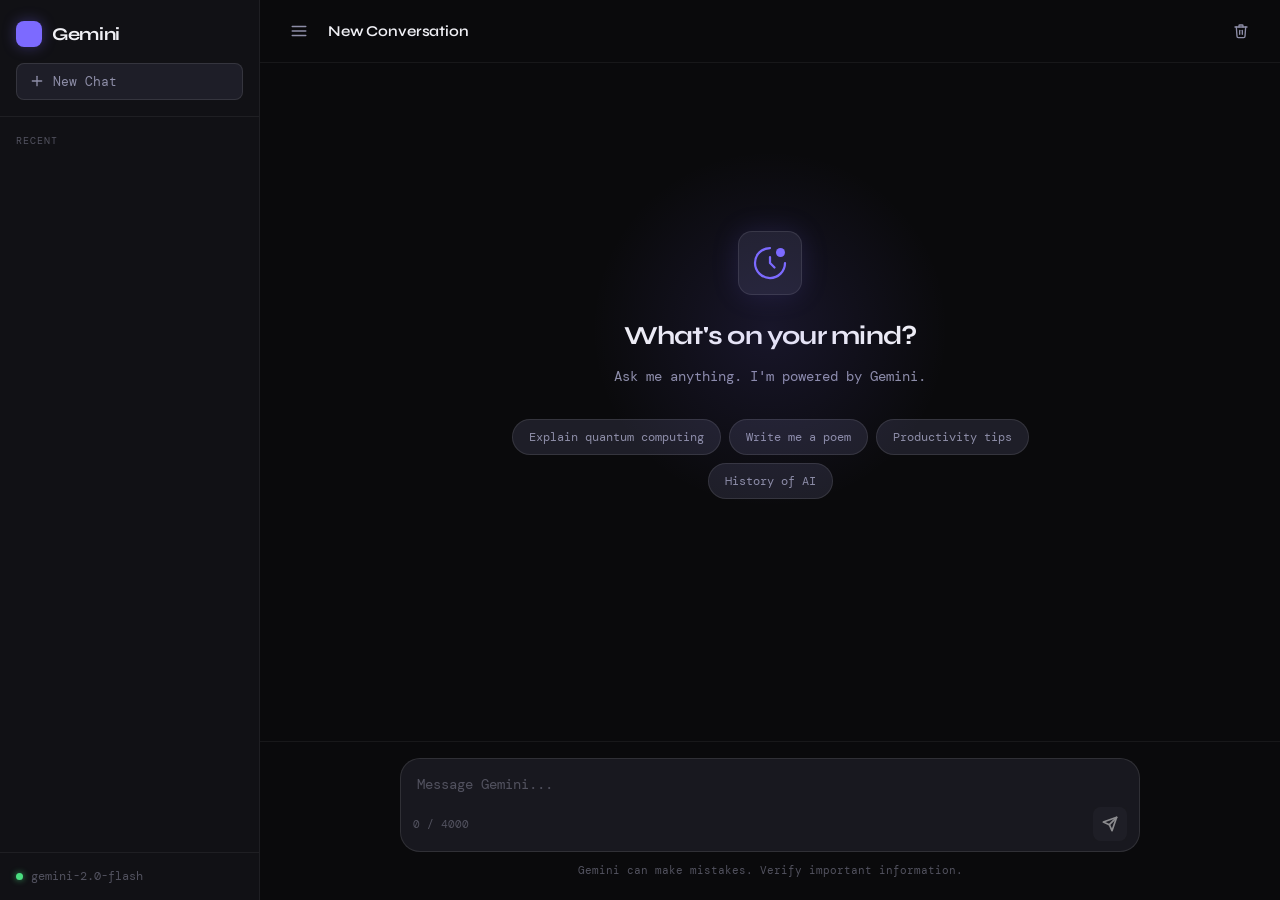
==== index.html @ 5ecb289e "added the frontend" ====
<!DOCTYPE html>
<html lang="en">
<head>
  <meta charset="UTF-8" />
  <meta name="viewport" content="width=device-width, initial-scale=1.0" />
  <title>Gemini Chat</title>
  <link rel="stylesheet" href="style.css" />
  <link rel="preconnect" href="https://fonts.googleapis.com" />
  <link rel="preconnect" href="https://fonts.gstatic.com" crossorigin />
  <link href="https://fonts.googleapis.com/css2?family=Syne:wght@400;500;600;700&family=DM+Mono:wght@300;400;500&display=swap" rel="stylesheet" />
</head>
<body>

  <!-- Sidebar -->
  <aside class="sidebar" id="sidebar">
    <div class="sidebar-header">
      <div class="logo">
        <span class="logo-mark"></span>
        <span class="logo-text">Gemini</span>
      </div>
      <button class="new-chat-btn" id="newChatBtn" title="New Chat">
        <svg width="16" height="16" viewBox="0 0 24 24" fill="none" stroke="currentColor" stroke-width="2" stroke-linecap="round" stroke-linejoin="round">
          <line x1="12" y1="5" x2="12" y2="19"/><line x1="5" y1="12" x2="19" y2="12"/>
        </svg>
        New Chat
      </button>
    </div>

    <nav class="chat-history" id="chatHistory">
      <p class="history-label">Recent</p>
      <!-- History items injected by JS -->
    </nav>

    <div class="sidebar-footer">
      <div class="model-badge">
        <span class="model-dot"></span>
        gemini-2.0-flash
      </div>
    </div>
  </aside>

  <!-- Main -->
  <main class="main" id="main">

    <!-- Top bar -->
    <header class="topbar">
      <button class="sidebar-toggle" id="sidebarToggle" title="Toggle sidebar">
        <svg width="18" height="18" viewBox="0 0 24 24" fill="none" stroke="currentColor" stroke-width="2" stroke-linecap="round" stroke-linejoin="round">
          <line x1="3" y1="6" x2="21" y2="6"/><line x1="3" y1="12" x2="21" y2="12"/><line x1="3" y1="18" x2="21" y2="18"/>
        </svg>
      </button>
      <span class="topbar-title" id="topbarTitle">New Conversation</span>
      <div class="topbar-actions">
        <button class="icon-btn" id="clearBtn" title="Clear chat">
          <svg width="16" height="16" viewBox="0 0 24 24" fill="none" stroke="currentColor" stroke-width="2" stroke-linecap="round" stroke-linejoin="round">
            <polyline points="3 6 5 6 21 6"/><path d="M19 6l-1 14a2 2 0 0 1-2 2H8a2 2 0 0 1-2-2L5 6"/><path d="M10 11v6"/><path d="M14 11v6"/><path d="M9 6V4a1 1 0 0 1 1-1h4a1 1 0 0 1 1 1v2"/>
          </svg>
        </button>
      </div>
    </header>

    <!-- Chat window -->
    <div class="chat-window" id="chatWindow">

      <!-- Empty state -->
      <div class="empty-state" id="emptyState">
        <div class="empty-glow"></div>
        <div class="empty-icon">
          <svg width="36" height="36" viewBox="0 0 24 24" fill="none" stroke="currentColor" stroke-width="1.5" stroke-linecap="round" stroke-linejoin="round">
            <path d="M12 2a10 10 0 1 0 10 10"/><path d="M12 8v4l3 3"/><circle cx="19" cy="5" r="3" fill="currentColor" stroke="none"/>
          </svg>
        </div>
        <h2 class="empty-title">What's on your mind?</h2>
        <p class="empty-sub">Ask me anything. I'm powered by Gemini.</p>
        <div class="suggestion-chips">
          <button class="chip" data-prompt="Explain quantum computing in simple terms">Explain quantum computing</button>
          <button class="chip" data-prompt="Write a short poem about the night sky">Write me a poem</button>
          <button class="chip" data-prompt="What are the best productivity tips for developers?">Productivity tips</button>
          <button class="chip" data-prompt="Summarize the history of artificial intelligence">History of AI</button>
        </div>
      </div>

      <!-- Messages container -->
      <div class="messages" id="messages"></div>

    </div>

    <!-- Input area -->
    <div class="input-area">
      <div class="input-wrapper">
        <textarea
          class="message-input"
          id="messageInput"
          placeholder="Message Gemini..."
          rows="1"
          maxlength="4000"
        ></textarea>
        <div class="input-actions">
          <span class="char-count" id="charCount">0 / 4000</span>
          <button class="send-btn" id="sendBtn" disabled>
            <svg width="16" height="16" viewBox="0 0 24 24" fill="none" stroke="currentColor" stroke-width="2.5" stroke-linecap="round" stroke-linejoin="round">
              <line x1="22" y1="2" x2="11" y2="13"/><polygon points="22 2 15 22 11 13 2 9 22 2"/>
            </svg>
          </button>
        </div>
      </div>
      <p class="input-disclaimer">Gemini can make mistakes. Verify important information.</p>
    </div>

  </main>

  <script src="script.js"></script>
</body>
</html>
---- style.css ----
/* ─── Reset & Base ─────────────────────────────────────────────── */
*, *::before, *::after { box-sizing: border-box; margin: 0; padding: 0; }

:root {
  --bg:          #0a0a0c;
  --bg-2:        #111115;
  --bg-3:        #18181f;
  --surface:     #1e1e28;
  --surface-2:   #25252f;
  --border:      rgba(255,255,255,0.06);
  --border-2:    rgba(255,255,255,0.10);

  --text-primary:   #f0f0f5;
  --text-secondary: #8e8ea8;
  --text-muted:     #52525f;

  --accent:      #7c6aff;
  --accent-soft: rgba(124,106,255,0.15);
  --accent-glow: rgba(124,106,255,0.35);

  --user-bubble:    #1d1d2e;
  --ai-bubble:      transparent;

  --radius-sm:  8px;
  --radius-md:  14px;
  --radius-lg:  20px;

  --sidebar-w:  260px;
  --transition: 0.22s cubic-bezier(0.4, 0, 0.2, 1);
}

html { height: 100%; }

body {
  height: 100%;
  display: flex;
  background: var(--bg);
  color: var(--text-primary);
  font-family: 'DM Mono', monospace;
  font-size: 14px;
  line-height: 1.6;
  overflow: hidden;
}

/* ─── Scrollbar ────────────────────────────────────────────────── */
::-webkit-scrollbar { width: 4px; }
::-webkit-scrollbar-track { background: transparent; }
::-webkit-scrollbar-thumb { background: var(--surface-2); border-radius: 99px; }

/* ─── Sidebar ──────────────────────────────────────────────────── */
.sidebar {
  width: var(--sidebar-w);
  min-width: var(--sidebar-w);
  height: 100%;
  background: var(--bg-2);
  border-right: 1px solid var(--border);
  display: flex;
  flex-direction: column;
  transition: width var(--transition), min-width var(--transition), opacity var(--transition);
  overflow: hidden;
}

.sidebar.collapsed {
  width: 0;
  min-width: 0;
  opacity: 0;
  pointer-events: none;
}

.sidebar-header {
  padding: 20px 16px 16px;
  border-bottom: 1px solid var(--border);
  display: flex;
  flex-direction: column;
  gap: 14px;
}

.logo {
  display: flex;
  align-items: center;
  gap: 10px;
  font-family: 'Syne', sans-serif;
  font-size: 18px;
  font-weight: 700;
  letter-spacing: -0.02em;
  color: var(--text-primary);
}

.logo-mark {
  width: 26px;
  height: 26px;
  background: var(--accent);
  border-radius: 8px;
  display: block;
  box-shadow: 0 0 14px var(--accent-glow);
}

.new-chat-btn {
  display: flex;
  align-items: center;
  gap: 8px;
  width: 100%;
  padding: 9px 12px;
  background: var(--surface);
  border: 1px solid var(--border-2);
  border-radius: var(--radius-sm);
  color: var(--text-secondary);
  font-family: 'DM Mono', monospace;
  font-size: 13px;
  cursor: pointer;
  transition: background var(--transition), color var(--transition), border-color var(--transition);
}

.new-chat-btn:hover {
  background: var(--surface-2);
  color: var(--text-primary);
  border-color: var(--border-2);
}

/* History */
.chat-history {
  flex: 1;
  overflow-y: auto;
  padding: 12px 10px;
  display: flex;
  flex-direction: column;
  gap: 2px;
}

.history-label {
  font-size: 10px;
  text-transform: uppercase;
  letter-spacing: 0.1em;
  color: var(--text-muted);
  padding: 4px 6px 8px;
}

.history-item {
  display: flex;
  align-items: center;
  gap: 8px;
  padding: 9px 10px;
  border-radius: var(--radius-sm);
  cursor: pointer;
  color: var(--text-secondary);
  font-size: 13px;
  white-space: nowrap;
  overflow: hidden;
  text-overflow: ellipsis;
  transition: background var(--transition), color var(--transition);
  border: 1px solid transparent;
}

.history-item:hover {
  background: var(--surface);
  color: var(--text-primary);
}

.history-item.active {
  background: var(--accent-soft);
  color: var(--text-primary);
  border-color: rgba(124,106,255,0.2);
}

.history-item svg { flex-shrink: 0; opacity: 0.5; }

.sidebar-footer {
  padding: 14px 16px;
  border-top: 1px solid var(--border);
}

.model-badge {
  display: flex;
  align-items: center;
  gap: 8px;
  font-size: 12px;
  color: var(--text-muted);
  font-family: 'DM Mono', monospace;
}

.model-dot {
  width: 7px;
  height: 7px;
  border-radius: 50%;
  background: #4ade80;
  box-shadow: 0 0 6px rgba(74,222,128,0.7);
  flex-shrink: 0;
  animation: pulse-dot 2.5s ease-in-out infinite;
}

@keyframes pulse-dot {
  0%, 100% { opacity: 1; }
  50% { opacity: 0.4; }
}

/* ─── Main ─────────────────────────────────────────────────────── */
.main {
  flex: 1;
  display: flex;
  flex-direction: column;
  height: 100%;
  overflow: hidden;
  background: var(--bg);
}

/* ─── Topbar ───────────────────────────────────────────────────── */
.topbar {
  display: flex;
  align-items: center;
  gap: 12px;
  padding: 14px 22px;
  border-bottom: 1px solid var(--border);
  background: var(--bg);
  flex-shrink: 0;
}

.sidebar-toggle, .icon-btn {
  display: flex;
  align-items: center;
  justify-content: center;
  width: 34px;
  height: 34px;
  border-radius: var(--radius-sm);
  border: 1px solid transparent;
  background: transparent;
  color: var(--text-secondary);
  cursor: pointer;
  transition: background var(--transition), color var(--transition), border-color var(--transition);
}

.sidebar-toggle:hover, .icon-btn:hover {
  background: var(--surface);
  color: var(--text-primary);
  border-color: var(--border-2);
}

.topbar-title {
  flex: 1;
  font-family: 'Syne', sans-serif;
  font-size: 15px;
  font-weight: 600;
  color: var(--text-primary);
  letter-spacing: -0.01em;
  white-space: nowrap;
  overflow: hidden;
  text-overflow: ellipsis;
}

.topbar-actions { display: flex; gap: 6px; }

/* ─── Chat Window ──────────────────────────────────────────────── */
.chat-window {
  flex: 1;
  overflow-y: auto;
  padding: 32px 0;
  position: relative;
}

/* ─── Empty State ──────────────────────────────────────────────── */
.empty-state {
  display: flex;
  flex-direction: column;
  align-items: center;
  justify-content: center;
  min-height: 60vh;
  padding: 40px 24px;
  text-align: center;
  position: relative;
  animation: fade-up 0.5s ease both;
}

.empty-glow {
  position: absolute;
  width: 360px;
  height: 360px;
  background: radial-gradient(ellipse, var(--accent-glow) 0%, transparent 70%);
  top: 50%;
  left: 50%;
  transform: translate(-50%, -60%);
  pointer-events: none;
  opacity: 0.35;
}

.empty-icon {
  width: 64px;
  height: 64px;
  background: var(--surface);
  border: 1px solid var(--border-2);
  border-radius: var(--radius-md);
  display: flex;
  align-items: center;
  justify-content: center;
  color: var(--accent);
  margin-bottom: 20px;
  box-shadow: 0 0 28px var(--accent-soft);
}

.empty-title {
  font-family: 'Syne', sans-serif;
  font-size: 26px;
  font-weight: 700;
  color: var(--text-primary);
  letter-spacing: -0.03em;
  margin-bottom: 8px;
}

.empty-sub {
  color: var(--text-secondary);
  font-size: 14px;
  margin-bottom: 32px;
}

.suggestion-chips {
  display: flex;
  flex-wrap: wrap;
  gap: 8px;
  justify-content: center;
  max-width: 520px;
}

.chip {
  padding: 9px 16px;
  background: var(--surface);
  border: 1px solid var(--border-2);
  border-radius: 99px;
  color: var(--text-secondary);
  font-family: 'DM Mono', monospace;
  font-size: 12px;
  cursor: pointer;
  transition: background var(--transition), color var(--transition), border-color var(--transition), transform var(--transition);
}

.chip:hover {
  background: var(--surface-2);
  color: var(--text-primary);
  border-color: rgba(124,106,255,0.35);
  transform: translateY(-1px);
}

/* ─── Messages ─────────────────────────────────────────────────── */
.messages {
  display: flex;
  flex-direction: column;
  gap: 6px;
  max-width: 740px;
  margin: 0 auto;
  padding: 0 22px;
  width: 100%;
}

.message {
  display: flex;
  gap: 14px;
  padding: 18px 20px;
  border-radius: var(--radius-md);
  animation: fade-up 0.3s ease both;
}

.message.user {
  background: var(--user-bubble);
  border: 1px solid var(--border);
  flex-direction: row-reverse;
  align-self: flex-end;
  max-width: 85%;
}

.message.assistant {
  background: var(--ai-bubble);
  align-self: flex-start;
  width: 100%;
}

.avatar {
  width: 32px;
  height: 32px;
  border-radius: 8px;
  flex-shrink: 0;
  display: flex;
  align-items: center;
  justify-content: center;
  font-size: 13px;
  font-weight: 600;
  font-family: 'Syne', sans-serif;
}

.message.user .avatar {
  background: var(--accent);
  color: #fff;
  box-shadow: 0 0 12px var(--accent-glow);
}

.message.assistant .avatar {
  background: var(--surface);
  border: 1px solid var(--border-2);
  color: var(--accent);
}

.message-body {
  flex: 1;
  min-width: 0;
}

.message-role {
  font-size: 11px;
  text-transform: uppercase;
  letter-spacing: 0.08em;
  color: var(--text-muted);
  margin-bottom: 6px;
}

.message-text {
  color: var(--text-primary);
  line-height: 1.7;
  white-space: pre-wrap;
  word-break: break-word;
}

.message.user .message-text { text-align: right; }

/* Code blocks inside AI replies */
.message-text code {
  background: var(--surface);
  border: 1px solid var(--border-2);
  border-radius: 5px;
  padding: 1px 6px;
  font-family: 'DM Mono', monospace;
  font-size: 13px;
  color: var(--accent);
}

.message-text pre {
  background: var(--bg-3);
  border: 1px solid var(--border-2);
  border-radius: var(--radius-sm);
  padding: 14px 16px;
  overflow-x: auto;
  margin: 10px 0;
}

.message-text pre code {
  background: none;
  border: none;
  padding: 0;
  color: var(--text-primary);
}

/* Typing indicator */
.typing-indicator {
  display: flex;
  align-items: center;
  gap: 5px;
  padding: 6px 0 4px;
}

.typing-dot {
  width: 6px;
  height: 6px;
  background: var(--text-muted);
  border-radius: 50%;
  animation: typing-bounce 1.1s ease-in-out infinite;
}

.typing-dot:nth-child(2) { animation-delay: 0.18s; }
.typing-dot:nth-child(3) { animation-delay: 0.36s; }

@keyframes typing-bounce {
  0%, 60%, 100% { transform: translateY(0); opacity: 0.4; }
  30% { transform: translateY(-5px); opacity: 1; }
}

/* ─── Input Area ───────────────────────────────────────────────── */
.input-area {
  padding: 16px 22px 20px;
  background: var(--bg);
  border-top: 1px solid var(--border);
  flex-shrink: 0;
}

.input-wrapper {
  max-width: 740px;
  margin: 0 auto;
  background: var(--bg-3);
  border: 1px solid var(--border-2);
  border-radius: var(--radius-lg);
  display: flex;
  flex-direction: column;
  transition: border-color var(--transition), box-shadow var(--transition);
  overflow: hidden;
}

.input-wrapper:focus-within {
  border-color: rgba(124,106,255,0.45);
  box-shadow: 0 0 0 3px var(--accent-soft);
}

.message-input {
  width: 100%;
  background: transparent;
  border: none;
  outline: none;
  resize: none;
  color: var(--text-primary);
  font-family: 'DM Mono', monospace;
  font-size: 14px;
  line-height: 1.6;
  padding: 14px 16px 6px;
  max-height: 200px;
  overflow-y: auto;
}

.message-input::placeholder { color: var(--text-muted); }

.input-actions {
  display: flex;
  align-items: center;
  justify-content: space-between;
  padding: 6px 12px 10px;
}

.char-count {
  font-size: 11px;
  color: var(--text-muted);
  font-family: 'DM Mono', monospace;
}

.send-btn {
  width: 34px;
  height: 34px;
  border-radius: var(--radius-sm);
  background: var(--accent);
  border: none;
  color: #fff;
  cursor: pointer;
  display: flex;
  align-items: center;
  justify-content: center;
  transition: background var(--transition), opacity var(--transition), transform var(--transition), box-shadow var(--transition);
  box-shadow: 0 0 14px var(--accent-glow);
}

.send-btn:disabled {
  background: var(--surface-2);
  box-shadow: none;
  opacity: 0.5;
  cursor: not-allowed;
}

.send-btn:not(:disabled):hover {
  background: #9180ff;
  transform: scale(1.06);
}

.send-btn:not(:disabled):active { transform: scale(0.97); }

.input-disclaimer {
  max-width: 740px;
  margin: 10px auto 0;
  font-size: 11px;
  color: var(--text-muted);
  text-align: center;
}

/* ─── Animations ───────────────────────────────────────────────── */
@keyframes fade-up {
  from { opacity: 0; transform: translateY(10px); }
  to   { opacity: 1; transform: translateY(0); }
}

/* ─── Responsive ───────────────────────────────────────────────── */
@media (max-width: 640px) {
  .sidebar { position: absolute; z-index: 100; height: 100%; }
  .sidebar.collapsed { width: 0; min-width: 0; }
  .topbar { padding: 12px 14px; }
  .input-area { padding: 12px 14px 16px; }
  .messages { padding: 0 14px; }
  .chat-window { padding: 24px 0; }
}
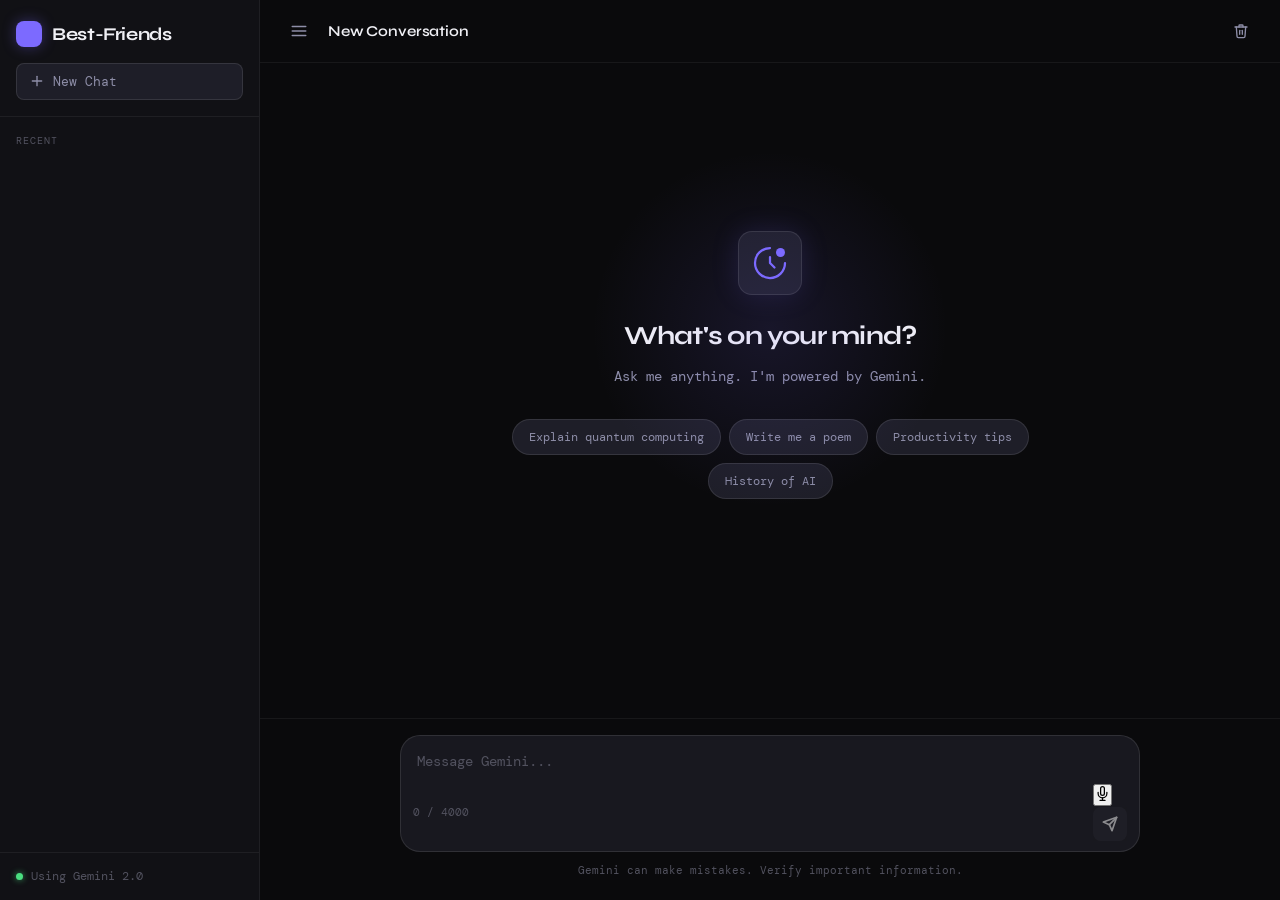
==== commit 9594ea70: "Change title and logo text in index.html" ====
--- a/index.html
+++ b/index.html
@@ -3,7 +3,7 @@
 <head>
   <meta charset="UTF-8" />
   <meta name="viewport" content="width=device-width, initial-scale=1.0" />
-  <title>Gemini Chat</title>
+  <title>AI-FEF</title>
   <link rel="stylesheet" href="style.css" />
   <link rel="preconnect" href="https://fonts.googleapis.com" />
   <link rel="preconnect" href="https://fonts.gstatic.com" crossorigin />
@@ -16,7 +16,7 @@
     <div class="sidebar-header">
       <div class="logo">
         <span class="logo-mark"></span>
-        <span class="logo-text">Gemini</span>
+        <span class="logo-text">Best-Friends</span>
       </div>
       <button class="new-chat-btn" id="newChatBtn" title="New Chat">
         <svg width="16" height="16" viewBox="0 0 24 24" fill="none" stroke="currentColor" stroke-width="2" stroke-linecap="round" stroke-linejoin="round">
@@ -34,7 +34,7 @@
     <div class="sidebar-footer">
       <div class="model-badge">
         <span class="model-dot"></span>
-        gemini-2.0-flash
+        Using Gemini 2.0
       </div>
     </div>
   </aside>
@@ -97,11 +97,21 @@
         ></textarea>
         <div class="input-actions">
           <span class="char-count" id="charCount">0 / 4000</span>
-          <button class="send-btn" id="sendBtn" disabled>
-            <svg width="16" height="16" viewBox="0 0 24 24" fill="none" stroke="currentColor" stroke-width="2.5" stroke-linecap="round" stroke-linejoin="round">
-              <line x1="22" y1="2" x2="11" y2="13"/><polygon points="22 2 15 22 11 13 2 9 22 2"/>
-            </svg>
-          </button>
+          <div class="input-btns">
+            <button class="mic-btn" id="micBtn" title="Voice input">
+              <svg class="mic-icon" width="15" height="15" viewBox="0 0 24 24" fill="none" stroke="currentColor" stroke-width="2" stroke-linecap="round" stroke-linejoin="round">
+                <path d="M12 1a3 3 0 0 0-3 3v8a3 3 0 0 0 6 0V4a3 3 0 0 0-3-3z"/>
+                <path d="M19 10v2a7 7 0 0 1-14 0v-2"/>
+                <line x1="12" y1="19" x2="12" y2="23"/>
+                <line x1="8" y1="23" x2="16" y2="23"/>
+              </svg>
+            </button>
+            <button class="send-btn" id="sendBtn" disabled>
+              <svg width="16" height="16" viewBox="0 0 24 24" fill="none" stroke="currentColor" stroke-width="2.5" stroke-linecap="round" stroke-linejoin="round">
+                <line x1="22" y1="2" x2="11" y2="13"/><polygon points="22 2 15 22 11 13 2 9 22 2"/>
+              </svg>
+            </button>
+          </div>
         </div>
       </div>
       <p class="input-disclaimer">Gemini can make mistakes. Verify important information.</p>
@@ -111,4 +121,4 @@
 
   <script src="script.js"></script>
 </body>
-</html>+</html>
